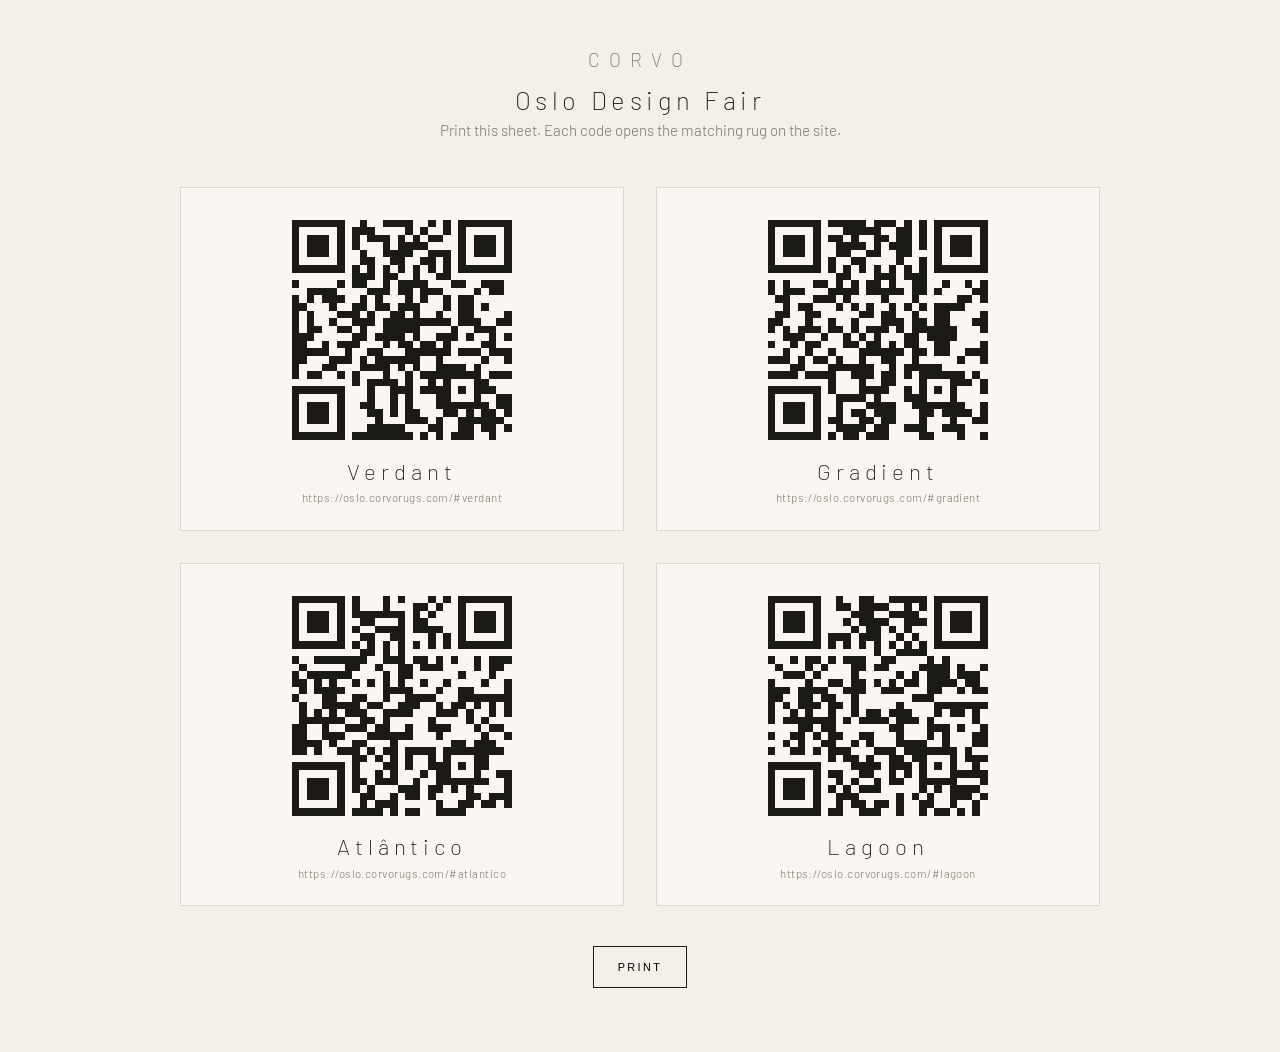
==== qr.html @ 65db5c19 "Add the CORVO Oslo Design Fair microsite. Static site with exposition rugs, lead popup, and QR deep " ====
<!DOCTYPE html>
<html lang="en">
  <head>
    <meta charset="utf-8" />
    <meta name="viewport" content="width=device-width, initial-scale=1" />
    <title>CORVO — Oslo QR codes</title>
    <link rel="icon" href="assets/img/favicon.svg" type="image/svg+xml" />
    <link rel="preconnect" href="https://fonts.googleapis.com" />
    <link rel="preconnect" href="https://fonts.gstatic.com" crossorigin />
    <link
      href="https://fonts.googleapis.com/css2?family=Barlow:wght@200;300;400&display=swap"
      rel="stylesheet"
    />
    <style>
      :root {
        --ivory: #f4efe8;
        --ink: #1c1a17;
        --muted: #7a746c;
        --line: rgba(28, 26, 23, 0.14);
        --font: "Barlow", "Helvetica Neue", Helvetica, Arial, sans-serif;
      }
      * { box-sizing: border-box; margin: 0; padding: 0; }
      body {
        font-family: var(--font);
        background: var(--ivory);
        color: var(--ink);
        padding: 3rem 4vw 4rem;
      }
      header { text-align: center; margin-bottom: 3rem; }
      .brand {
        letter-spacing: 0.46em;
        font-weight: 200;
        font-size: 1.2rem;
      }
      h1 {
        font-weight: 200;
        letter-spacing: 0.18em;
        font-size: 1.6rem;
        margin: 0.8rem 0 0.4rem;
      }
      p { font-weight: 300; color: var(--muted); font-size: 0.95rem; }
      .sheet {
        display: grid;
        grid-template-columns: repeat(2, minmax(0, 1fr));
        gap: 2rem;
        max-width: 920px;
        margin: 0 auto;
      }
      .card {
        border: 1px solid var(--line);
        padding: 2rem 1.4rem 1.6rem;
        text-align: center;
        background: #faf7f2;
        break-inside: avoid;
      }
      .card img {
        width: 220px;
        height: 220px;
        margin: 0 auto 1.1rem;
        display: block;
      }
      .card h2 {
        font-weight: 200;
        letter-spacing: 0.22em;
        font-size: 1.4rem;
        margin-bottom: 0.4rem;
      }
      .url {
        font-size: 0.72rem;
        letter-spacing: 0.04em;
        word-break: break-all;
        color: var(--muted);
      }
      .print {
        display: block;
        margin: 2.5rem auto 0;
        padding: 0.85rem 1.5rem;
        border: 1px solid var(--ink);
        background: transparent;
        letter-spacing: 0.22em;
        text-transform: uppercase;
        font-size: 0.68rem;
        cursor: pointer;
      }
      @media print {
        .print { display: none; }
        body { padding: 0.6cm; }
        .card { break-inside: avoid; }
      }
      @media (max-width: 700px) {
        .sheet { grid-template-columns: 1fr; }
      }
    </style>
  </head>
  <body>
    <header>
      <p class="brand">CORVO</p>
      <h1>Oslo Design Fair</h1>
      <p>Print this sheet. Each code opens the matching rug on the site.</p>
    </header>
    <div class="sheet" id="sheet"></div>
    <button class="print" type="button" onclick="window.print()">Print</button>
    <script src="assets/js/config.js"></script>
    <script src="assets/js/qrcode.min.js"></script>
    <script>
      (function () {
        const base = (window.CORVO && window.CORVO.siteUrl) || window.location.origin;
        const rugs = [
          { id: "verdant", name: "Verdant" },
          { id: "gradient", name: "Gradient" },
          { id: "atlantico", name: "Atlântico" },
          { id: "lagoon", name: "Lagoon" },
        ];
        const sheet = document.getElementById("sheet");
        rugs.forEach(function (rug) {
          const url = base.replace(/\/$/, "") + "/#" + rug.id;
          const card = document.createElement("article");
          card.className = "card";
          const holder = document.createElement("div");
          const h2 = document.createElement("h2");
          h2.textContent = rug.name;
          const p = document.createElement("p");
          p.className = "url";
          p.textContent = url;
          card.appendChild(holder);
          card.appendChild(h2);
          card.appendChild(p);
          sheet.appendChild(card);
          new QRCode(holder, {
            text: url,
            width: 220,
            height: 220,
            colorDark: "#1c1a17",
            colorLight: "#faf7f2",
            correctLevel: QRCode.CorrectLevel.M,
          });
        });
      })();
    </script>
  </body>
</html>
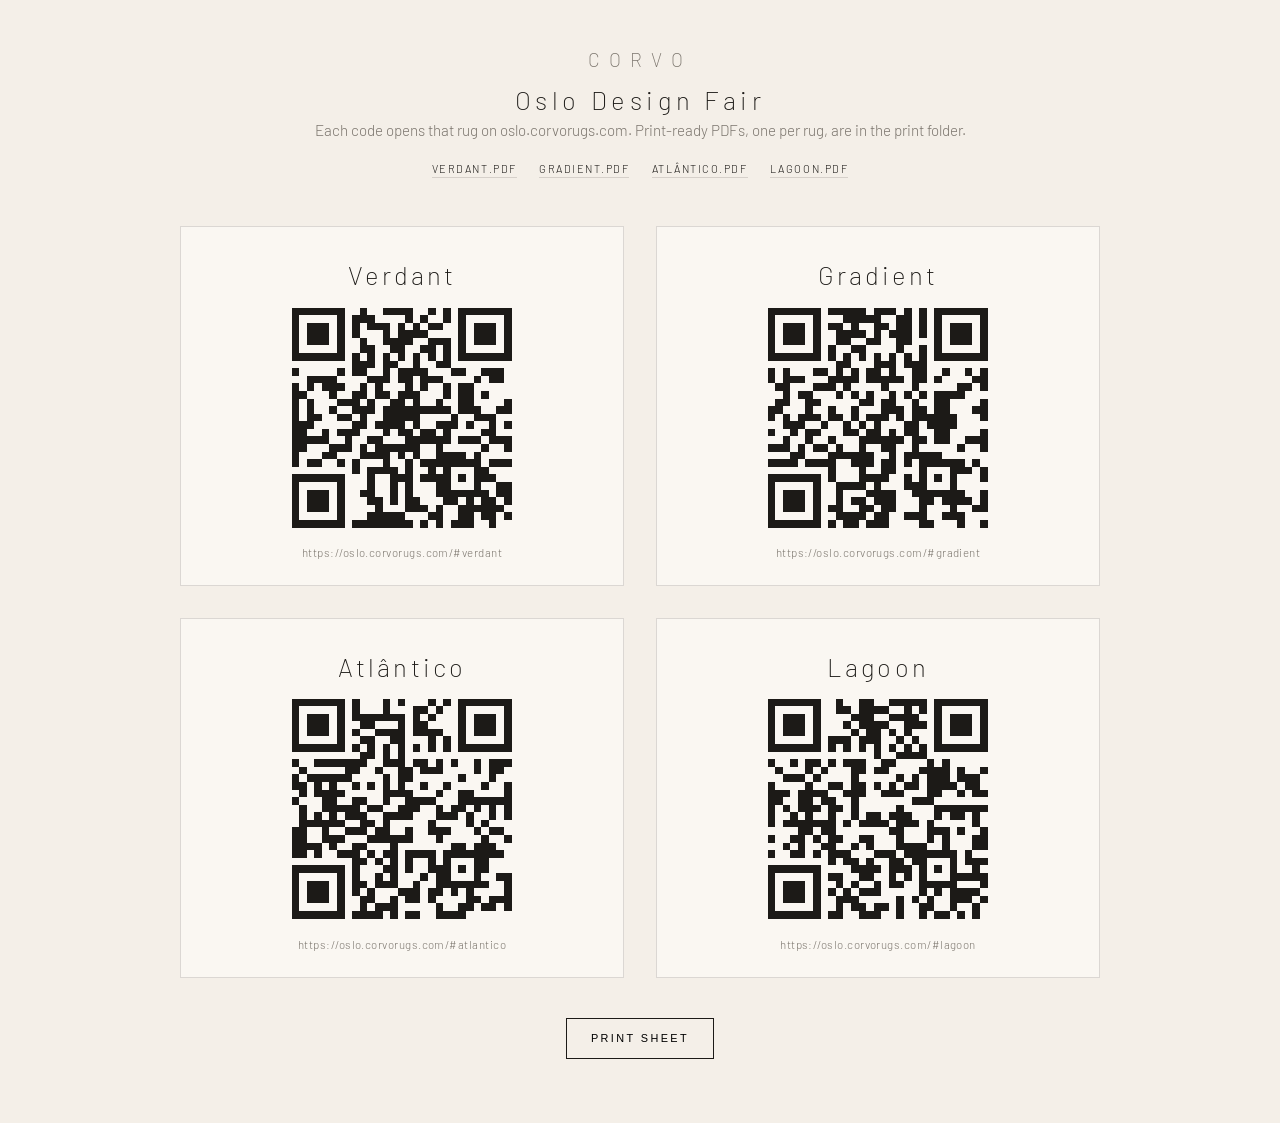
==== commit 726f2029: "Add one print-ready QR PDF per rug. Each A5 card places the rug name above the code and opens that p" ====
--- a/qr.html
+++ b/qr.html
@@ -53,17 +53,33 @@
         background: #faf7f2;
         break-inside: avoid;
       }
+      .card h2 {
+        font-weight: 200;
+        letter-spacing: 0.12em;
+        font-size: 1.6rem;
+        margin-bottom: 1.1rem;
+      }
       .card img {
         width: 220px;
         height: 220px;
         margin: 0 auto 1.1rem;
         display: block;
       }
-      .card h2 {
-        font-weight: 200;
-        letter-spacing: 0.22em;
-        font-size: 1.4rem;
-        margin-bottom: 0.4rem;
+      .downloads {
+        display: flex;
+        flex-wrap: wrap;
+        justify-content: center;
+        gap: 0.9rem 1.4rem;
+        margin-top: 1.4rem;
+      }
+      .downloads a {
+        color: var(--ink);
+        letter-spacing: 0.14em;
+        text-transform: uppercase;
+        font-size: 0.68rem;
+        text-decoration: none;
+        border-bottom: 1px solid var(--line);
+        padding-bottom: 0.15rem;
       }
       .url {
         font-size: 0.72rem;
@@ -83,9 +99,19 @@
         cursor: pointer;
       }
       @media print {
-        .print { display: none; }
-        body { padding: 0.6cm; }
-        .card { break-inside: avoid; }
+        .print, .downloads { display: none; }
+        body { padding: 0; }
+        header { margin-bottom: 1.2rem; }
+        .sheet { display: block; max-width: none; }
+        .card {
+          break-inside: avoid;
+          page-break-after: always;
+          min-height: 90vh;
+          display: flex;
+          flex-direction: column;
+          justify-content: center;
+        }
+        .card:last-child { page-break-after: auto; }
       }
       @media (max-width: 700px) {
         .sheet { grid-template-columns: 1fr; }
@@ -96,10 +122,16 @@
     <header>
       <p class="brand">CORVO</p>
       <h1>Oslo Design Fair</h1>
-      <p>Print this sheet. Each code opens the matching rug on the site.</p>
+      <p>Each code opens that rug on oslo.corvorugs.com. Print-ready PDFs, one per rug, are in the print folder.</p>
+      <p class="downloads">
+        <a href="print/QR-Verdant.pdf">Verdant.pdf</a>
+        <a href="print/QR-Gradient.pdf">Gradient.pdf</a>
+        <a href="print/QR-Atlantico.pdf">Atlântico.pdf</a>
+        <a href="print/QR-Lagoon.pdf">Lagoon.pdf</a>
+      </p>
     </header>
     <div class="sheet" id="sheet"></div>
-    <button class="print" type="button" onclick="window.print()">Print</button>
+    <button class="print" type="button" onclick="window.print()">Print sheet</button>
     <script src="assets/js/config.js"></script>
     <script src="assets/js/qrcode.min.js"></script>
     <script>
@@ -122,8 +154,8 @@
           const p = document.createElement("p");
           p.className = "url";
           p.textContent = url;
+          card.appendChild(h2);
           card.appendChild(holder);
-          card.appendChild(h2);
           card.appendChild(p);
           sheet.appendChild(card);
           new QRCode(holder, {
